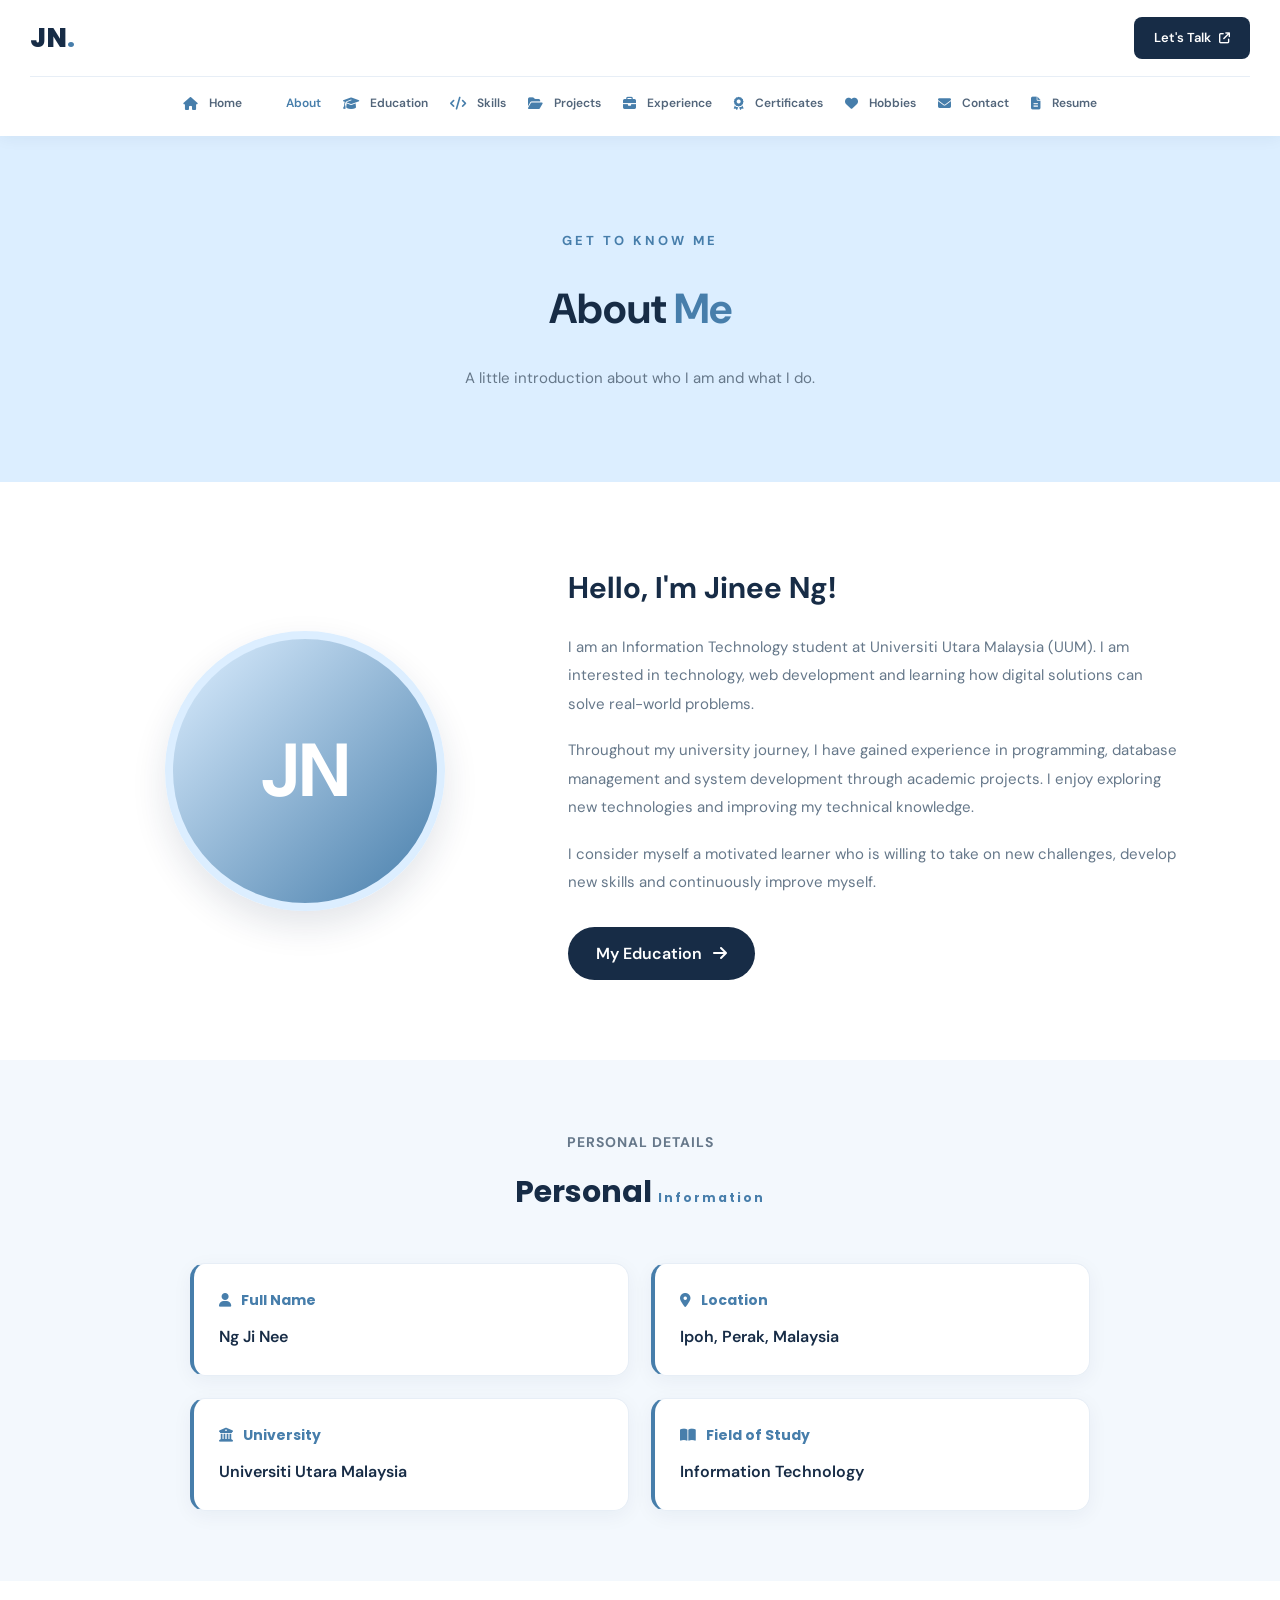
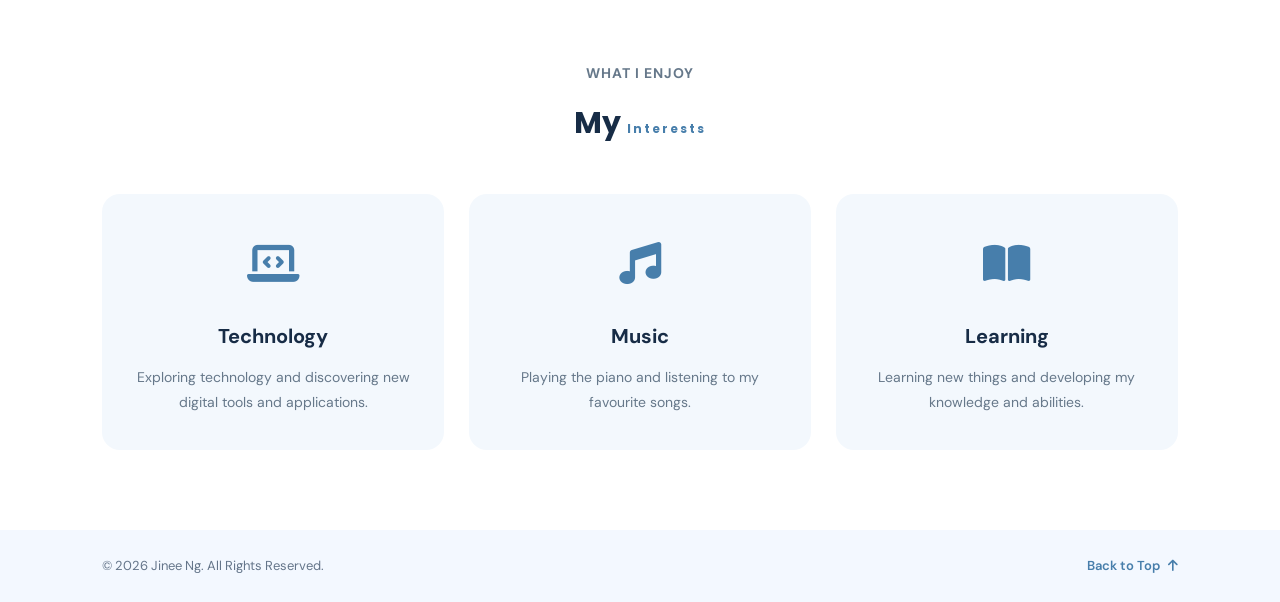
==== about.html @ b4ec3ec7 "Initial resume site" ====
<!DOCTYPE html>
<html lang="en">
<head>
  <meta charset="UTF-8">
  <meta name="viewport" content="width=device-width, initial-scale=1.0">
  <title>About Me | Jinee Ng</title>

  <link rel="icon" type="image/jpeg" href="images/favicon.jpg">
  <link rel="stylesheet" href="https://cdnjs.cloudflare.com/ajax/libs/font-awesome/6.5.2/css/all.min.css">
  <link rel="stylesheet" href="style.css">
</head>

<body>

<header>
  <nav class="navbar">
    <a href="index.html" class="logo">JN<span>.</span></a>

    <ul class="nav-links">
      <li><a href="index.html"><i class="fa-solid fa-house"></i> Home</a></li>
      <li><a href="about.html" class="active"><i class="fa-solid fa-user"></i> About</a></li>
      <li><a href="education.html"><i class="fa-solid fa-graduation-cap"></i> Education</a></li>
      <li><a href="skills.html"><i class="fa-solid fa-code"></i> Skills</a></li>
      <li><a href="projects.html"><i class="fa-solid fa-folder-open"></i> Projects</a></li>
      <li><a href="experience.html"><i class="fa-solid fa-briefcase"></i> Experience</a></li>
      <li><a href="certificates.html"><i class="fa-solid fa-award"></i> Certificates</a></li>
      <li><a href="hobbies.html"><i class="fa-solid fa-heart"></i> Hobbies</a></li>
      <li><a href="contact.html"><i class="fa-solid fa-envelope"></i> Contact</a></li>
      <li><a href="resume.html"><i class="fa-solid fa-file-lines"></i> Resume</a></li>
    </ul>

    <a href="contact.html" class="nav-button">
      Let's Talk <i class="fa-solid fa-arrow-up-right-from-square"></i>
    </a>
  </nav>
</header>

<main>

  <section class="certificate-hero">
    <div class="certificate-hero-content">
      <span class="certificate-label">GET TO KNOW ME</span>

      <h1>About <span>Me</span></h1>

      <p>A little introduction about who I am and what I do.</p>
    </div>
  </section>

  <section class="about-section">

    <div class="about-content">

      <div class="about-image">
        <div class="profile-circle">
          JN
        </div>
      </div>

      <div class="about-text">
        <h2>Hello, I'm Jinee Ng!</h2>

        <p>
          I am an Information Technology student at
          Universiti Utara Malaysia (UUM). I am interested
          in technology, web development and learning
          how digital solutions can solve real-world problems.
        </p>

        <p>
          Throughout my university journey, I have gained
          experience in programming, database management
          and system development through academic projects.
          I enjoy exploring new technologies and improving
          my technical knowledge.
        </p>

        <p>
          I consider myself a motivated learner who is
          willing to take on new challenges, develop new
          skills and continuously improve myself.
        </p>

        <a href="education.html" class="btn-primary">
          My Education <i class="fa-solid fa-arrow-right"></i>
        </a>
      </div>

    </div>
  </section>

  <section class="personal-info">

    <div class="section-heading">
      <p class="section-label">PERSONAL DETAILS</p>
      <h2>Personal <span>Information</span></h2>
    </div>

    <div class="info-grid">

      <div class="info-card">
        <h3><i class="fa-solid fa-user"></i> Full Name</h3>
        <p>Ng Ji Nee</p>
      </div>

      <div class="info-card">
        <h3><i class="fa-solid fa-location-dot"></i> Location</h3>
        <p>Ipoh, Perak, Malaysia</p>
      </div>

      <div class="info-card">
        <h3><i class="fa-solid fa-university"></i> University</h3>
        <p>Universiti Utara Malaysia</p>
      </div>

      <div class="info-card">
        <h3><i class="fa-solid fa-book-open"></i> Field of Study</h3>
        <p>Information Technology</p>
      </div>

    </div>
  </section>

  <section class="interests-section">

    <div class="section-heading">
      <p class="section-label">WHAT I ENJOY</p>
      <h2>My <span>Interests</span></h2>
    </div>

    <div class="interest-grid">

      <div class="interest-card">
        <div class="interest-icon">
          <i class="fa-solid fa-laptop-code"></i>
        </div>
        <h3>Technology</h3>
        <p>
          Exploring technology and discovering new
          digital tools and applications.
        </p>
      </div>

      <div class="interest-card">
        <div class="interest-icon">
          <i class="fa-solid fa-music"></i>
        </div>
        <h3>Music</h3>
        <p>
          Playing the piano and listening to my
          favourite songs.
        </p>
      </div>

      <div class="interest-card">
        <div class="interest-icon">
          <i class="fa-solid fa-book-open"></i>
        </div>
        <h3>Learning</h3>
        <p>
          Learning new things and developing
          my knowledge and abilities.
        </p>
      </div>

    </div>
  </section>

</main>

<footer>
  <p>© 2026 Jinee Ng. All Rights Reserved.</p>
  <a href="index.html">
    Back to Top <i class="fa-solid fa-arrow-up"></i>
  </a>
</footer>

</body>
</html>
---- style.css ----
@import url('https://fonts.googleapis.com/css2?family=DM+Sans:wght@400;500;600;700&family=Poppins:wght@400;500;600;700;800&display=swap');

* {
    margin: 0;
    padding: 0;
    box-sizing: border-box;
    scroll-behavior: smooth;
}

body {
    font-family: 'DM Sans', sans-serif;
    background-color: #FFFFFF;
    color: #172C46;
    line-height: 1.7;
}

a {
    text-decoration: none;
    color: inherit;
}

header {
    width: 100%;
    background-color: #FFFFFF;
    position: sticky;
    top: 0;
    z-index: 100;
    box-shadow: 0 2px 15px rgba(23, 44, 70, 0.06);
}

.navbar {
    max-width: 1400px;
    margin: auto;
    padding: 15px 30px;
    display: flex;
    align-items: center;
    justify-content: space-between;
    flex-wrap: wrap;
    gap: 15px;
}

.logo {
    font-family: 'Poppins', sans-serif;
    font-size: 27px;
    font-weight: 800;
    color: #172C46;
    text-decoration: none;
    order: 1;
}

.logo span {
    color: #477EAB;
}

.nav-button {
    order: 2;
    display: inline-block;
    background-color: #172C46;
    color: #FFFFFF;
    padding: 10px 20px;
    border-radius: 8px;
    font-size: 13px;
    font-weight: 600;
    text-decoration: none;
    white-space: nowrap;
    transition: 0.3s ease;
}

.nav-button:hover {
    background-color: #477EAB;
}

.nav-button i {
    margin-left: 5px;
    font-size: 11px;
}

.nav-links {
    order: 3;
    width: 100%;
    display: flex;
    align-items: center;
    justify-content: center;
    flex-wrap: wrap;
    list-style: none;
    gap: 12px 22px;
    margin: 0;
    padding: 12px 0 5px;
    border-top: 1px solid #E7EEF6;
}

.nav-links a {
    display: inline-flex;
    align-items: center;
    gap: 6px;
    font-size: 12px;
    font-weight: 600;
    color: #52657A;
    white-space: nowrap;
    text-decoration: none;
    transition: 0.3s ease;
}

.nav-links a:hover,
.nav-links a.active {
    color: #477EAB;
}

.nav-links a i {
    font-size: 13px;
    color: #477EAB;
    transition: 0.3s ease;
}

.nav-links a:hover i,
.nav-links a.active i {
    color: #477EAB;
}

/* Hero Section */

.hero {
    min-height: 650px;
    background: linear-gradient(120deg, #F3F8FF, #DCEEFF);
    padding: 90px max(calc((100% - 1100px) / 2), 40px);
    display: flex;
    align-items: center;
    justify-content: space-between;
    gap: 60px;
}

.hero-content {
    max-width: 600px;
}

.intro,
.section-label {
    color: #477EAB;
    font-size: 12px;
    font-weight: 700;
    letter-spacing: 2px;
    margin-bottom: 15px;
}

.hero h1 {
    font-family: 'Poppins', sans-serif;
    font-size: clamp(40px, 5vw, 65px);
    line-height: 1.2;
    font-weight: 800;
}

.hero h1 span,
.section-heading h2 span {
    color: #477EAB;
}

.hero h2 {
    font-size: 22px;
    margin-top: 15px;
    color: #52657A;
    font-weight: 600;
}

.hero-description {
    color: #64758A;
    font-size: 15px;
    margin-top: 20px;
    max-width: 530px;
}

.hero-buttons {
    display: flex;
    gap: 15px;
    margin-top: 30px;
    flex-wrap: wrap;
}

.primary-button,
.secondary-button {
    display: inline-block;
    padding: 13px 23px;
    border-radius: 8px;
    font-size: 14px;
    font-weight: 600;
    transition: 0.3s;
}

.primary-button {
    background-color: #172C46;
    color: #FFFFFF;
}

.primary-button:hover {
    background-color: #477EAB;
    transform: translateY(-3px);
}

.primary-button i,
.secondary-button i {
    margin-left: 6px;
    font-size: 12px;
}

.secondary-button {
    border: 1px solid #477EAB;
    color: #477EAB;
}

.secondary-button:hover {
    background-color: #DCEEFF;
}

.social-links {
    display: flex;
    gap: 25px;
    margin-top: 35px;
    color: #477EAB;
    font-size: 14px;
    font-weight: 600;
}

.social-links a {
    transition: 0.3s;
}

.social-links a:hover {
    color: #172C46;
}

.social-links i {
    margin-right: 5px;
}

.social-links .fa-arrow-up-right-from-square {
    font-size: 10px;
    margin-left: 3px;
}

/* Profile Design */

.hero-image {
    width: 380px;
    min-height: 440px;
    position: relative;
    flex-shrink: 0;
    display: flex;
    align-items: center;
    justify-content: center;
}

.profile-circle {
    position: relative;
    z-index: 1;
    width: 320px;
    height: 380px;
    border-radius: 48% 48% 25% 25%;
    background: linear-gradient(145deg, #A9CBE8, #477EAB);
    display: flex;
    align-items: center;
    justify-content: center;
    box-shadow: 0 20px 45px rgba(71, 126, 171, 0.2);
}

.profile-inner {
    position: absolute;
    top: 50%;
    left: 50%;
    transform: translate(-50%, -50%);
    width: 100%;
    display: flex;
    flex-direction: column;
    align-items: center;
    justify-content: center;
    text-align: center;
    gap: 8px;
}

.profile-circle span {
    color: #FFFFFF;
    font-family: 'Poppins', sans-serif;
    font-size: 85px;
    font-weight: 800;
    line-height: 1.2;
}

.profile-inner p {
    color: #315B82;
    font-size: 14px;
    font-weight: 600;
    margin: 0;
    line-height: 1.5;
}

/* Always Learning Card */

.floating-card {
    position: absolute;
    bottom: 15px;
    left: -65px;
    z-index: 3;
    background-color: #FFFFFF;
    padding: 15px 22px;
    border-radius: 12px;
    box-shadow: 0 10px 30px rgba(23, 44, 70, 0.12);
    font-size: 13px;
    font-weight: 700;
}

.floating-card i {
    color: #477EAB;
    margin-right: 8px;
}

/* UUM Student Card */

.hero-small-card {
    position: absolute;
    top: -15px;
    right: -25px;
    z-index: 3;
    display: flex;
    align-items: center;
    gap: 12px;
    padding: 13px 17px;
    background-color: #FFFFFF;
    border: 1px solid #E7EEF6;
    border-radius: 12px;
    box-shadow: 0 10px 30px rgba(23, 44, 70, 0.1);
}

.hero-small-icon {
    width: 42px;
    height: 42px;
    flex-shrink: 0;
    border-radius: 10px;
    background-color: #DCEEFF;
    display: flex;
    align-items: center;
    justify-content: center;
    color: #477EAB;
    font-size: 18px;
}

.hero-small-card strong,
.hero-small-card span {
    display: block;
    font-family: 'DM Sans', sans-serif;
    font-size: 12px;
    line-height: 1.6;
}

.hero-small-card strong {
    color: #172C46;
    font-weight: 700;
}

.hero-small-card span {
    color: #64758A;
    font-weight: 400;
}

/* Decorative Shapes */

.hero-decoration {
    position: absolute;
    border-radius: 50%;
    z-index: 0;
}

.hero-decoration-one {
    width: 350px;
    height: 350px;
    background-color: rgba(220, 238, 255, 0.8);
    top: 30px;
    left: 10px;
}

.hero-decoration-two {
    width: 95px;
    height: 95px;
    border: 2px solid rgba(71, 126, 171, 0.25);
    top: 5px;
    right: 5px;
}

.hero-dot {
    position: absolute;
    border-radius: 50%;
    background-color: #477EAB;
    z-index: 2;
}

.hero-dot-one {
    width: 13px;
    height: 13px;
    top: 100px;
    left: 20px;
}

.hero-dot-two {
    width: 9px;
    height: 9px;
    bottom: 85px;
    right: 30px;
    background-color: #A9CBE8;
}

/* General Sections */

.section {
    max-width: 1100px;
    margin: auto;
    padding: 90px 30px;
}

.section-heading {
    margin-bottom: 25px;
}

.section-heading h2 {
    font-family: 'Poppins', sans-serif;
    font-size: 34px;
}

.section-description {
    max-width: 750px;
    color: #64758A;
    margin-bottom: 25px;
}

.text-link {
    display: inline-block;
    color: #477EAB;
    font-size: 14px;
    font-weight: 700;
    margin-top: 20px;
}

.text-link:hover {
    color: #172C46;
}

.text-link i {
    margin-left: 5px;
    font-size: 12px;
}

/* Skills Section */

.skills-preview {
    background-color: #F6F9FD;
    max-width: 100%;
    padding-left: max(calc((100% - 1040px) / 2), 30px);
    padding-right: max(calc((100% - 1040px) / 2), 30px);
}

.card-container {
    display: grid;
    grid-template-columns: repeat(auto-fit, minmax(230px, 1fr));
    gap: 25px;
}

.info-card {
    background-color: #FFFFFF;
    border: 1px solid #E7EEF6;
    padding: 30px;
    border-radius: 14px;
    transition: 0.3s;
}

.info-card:hover {
    transform: translateY(-7px);
    box-shadow: 0 12px 30px rgba(23, 44, 70, 0.09);
}

.card-icon {
    font-size: 30px;
    color: #477EAB;
    margin-bottom: 15px;
}

.info-card h3 {
    font-family: 'Poppins', sans-serif;
    font-size: 18px;
    margin-bottom: 10px;
}

.info-card p {
    color: #64758A;
    font-size: 14px;
}

.project-number {
    color: #A9CBE8;
    font-family: 'Poppins', sans-serif;
    font-size: 35px;
    font-weight: 800;
    margin-bottom: 15px;
}

/* Contact Banner */

.contact-banner {
    text-align: center;
    background: linear-gradient(120deg, #172C46, #315B82);
    color: #FFFFFF;
    padding: 75px 25px;
}

.contact-banner .section-label {
    color: #A9CBE8;
}

.contact-banner h2 {
    font-family: 'Poppins', sans-serif;
    font-size: 32px;
    margin-bottom: 15px;
}

.contact-banner p {
    color: #DCEEFF;
    margin-bottom: 25px;
}

.contact-banner .primary-button {
    background-color: #FFFFFF;
    color: #172C46;
}

/* Footer */

footer {
    display: flex;
    justify-content: space-between;
    align-items: center;
    padding: 25px 8%;
    background-color: #F3F8FF;
    color: #64758A;
    font-size: 13px;
}

footer a {
    color: #477EAB;
    font-weight: 600;
}

footer a i {
    margin-left: 5px;
}

/* Tablet */

@media (max-width: 1000px) {
    .navbar {
        padding: 15px 25px;
        flex-wrap: wrap;
    }

    .nav-links {
        gap: 12px 18px;
        order: 3;
        width: 100%;
        justify-content: center;
        flex-wrap: wrap;
    }

    .hero {
        padding: 70px 35px;
    }

    .profile-circle {
        width: 260px;
        height: 320px;
    }

    .hero-image {
        width: 320px;
    }

    .hero-small-card {
        right: -10px;
    }

    .floating-card {
        left: -35px;
    }
}

/* Mobile */

@media (max-width: 700px) {
    .navbar {
        padding: 18px;
        gap: 12px;
    }

    .logo {
        font-size: 25px;
    }

    .nav-links {
        gap: 12px;
        padding-top: 12px;
    }

    .nav-links a {
        font-size: 12px;
    }

    .nav-button {
        display: none;
    }

    .hero {
        flex-direction: column-reverse;
        text-align: center;
        padding: 55px 25px;
        gap: 45px;
    }

    .hero-buttons,
    .social-links {
        justify-content: center;
    }

    .hero-image {
        width: 100%;
        min-height: 340px;
    }

    .profile-circle {
        width: 230px;
        height: 270px;
    }

    .profile-circle span {
        font-size: 65px;
    }

    .profile-inner p {
        font-size: 12px;
    }

    .hero-small-card {
        top: 5px;
        right: 0;
        padding: 10px 12px;
    }

    .floating-card {
        left: 0;
        bottom: 10px;
    }

    .section {
        padding: 65px 25px;
    }

    .section-heading h2 {
        font-size: 28px;
    }

    .contact-banner h2 {
        font-size: 25px;
    }

    footer {
        flex-direction: column;
        gap: 10px;
        text-align: center;
    }
}




/* ABOUT PAGE */

.about-section {
    padding: 80px 8%;
    background-color: #FFFFFF;
}

.section-heading {
    text-align: center;
    margin-bottom: 50px;
}

.section-label {
    color: #477EAB;
    font-size: 38px;
    font-weight: 700;
    letter-spacing: 1px;
    margin-bottom: 12px;
}

.section-heading h1,
.section-heading h2 {
    color: #172C46;
    font-size: 38px;
    font-weight: 700;
    margin-bottom: 15px;
}

.section-heading h1 span,
.section-heading h2 span {
    color: #477EAB;
}

.section-heading p:last-child {
    color: #66788A;
    font-size: 15px;
}

.about-content {
    display: grid;
    grid-template-columns: 1fr 1.5fr;
    align-items: center;
    gap: 60px;
    max-width: 1100px;
    margin: 0 auto;
}

.about-image {
    display: flex;
    justify-content: center;
    align-items: center;
}

.about-image .profile-circle {
    width: 280px;
    height: 280px;
    border-radius: 50%;
    background: linear-gradient(135deg, #DCEEFF, #477EAB);
    display: flex;
    justify-content: center;
    align-items: center;
    color: #FFFFFF;
    font-size: 75px;
    font-weight: 700;
    border: 8px solid #DCEEFF;
    box-shadow: 0 15px 35px rgba(23, 44, 70, 0.12);
}

.about-text h2 {
    color: #172C46;
    font-size: 30px;
    margin-bottom: 20px;
}

.about-text p {
    color: #66788A;
    font-size: 15px;
    line-height: 1.9;
    margin-bottom: 18px;
}

.btn-primary {
    display: inline-block;
    background-color: #172C46;
    color: #FFFFFF;
    padding: 13px 28px;
    border-radius: 30px;
    text-decoration: none;
    font-weight: 600;
    margin-top: 12px;
    transition: 0.3s;
}

.btn-primary:hover {
    background-color: #477EAB;
    transform: translateY(-3px);
}

.btn-primary i {
    margin-left: 7px;
}

/* PERSONAL INFORMATION */

.personal-info {
    padding: 70px 8%;
    background-color: #F3F8FD;
}

.info-grid {
    display: grid;
    grid-template-columns: repeat(2, 1fr);
    gap: 22px;
    max-width: 900px;
    margin: 0 auto;
}

.info-card {
    background-color: #FFFFFF;
    padding: 25px;
    border-radius: 15px;
    border-left: 4px solid #477EAB;
    box-shadow: 0 5px 20px rgba(23, 44, 70, 0.05);
    transition: 0.3s;
}

.info-card:hover {
    transform: translateY(-5px);
    box-shadow: 0 10px 25px rgba(23, 44, 70, 0.1);
}

.info-card h3 {
    color: #477EAB;
    font-size: 14px;
    margin-bottom: 10px;
}

.info-card h3 i {
    margin-right: 7px;
}

.info-card p {
    color: #172C46;
    font-size: 16px;
    font-weight: 600;
}

/* MY INTERESTS */

.interests-section {
    padding: 80px 8%;
    background-color: #FFFFFF;
}

.interest-grid {
    display: grid;
    grid-template-columns: repeat(3, 1fr);
    gap: 25px;
    max-width: 1100px;
    margin: 0 auto;
}

.interest-card {
    background-color: #F3F8FD;
    padding: 35px 25px;
    text-align: center;
    border-radius: 18px;
    transition: 0.3s;
}

.interest-card:hover {
    transform: translateY(-8px);
    box-shadow: 0 12px 30px rgba(23, 44, 70, 0.1);
}

.interest-icon {
    font-size: 42px;
    color: #477EAB;
    margin-bottom: 18px;
}

.interest-card h3 {
    color: #172C46;
    font-size: 20px;
    margin-bottom: 12px;
}

.interest-card p {
    color: #66788A;
    font-size: 14px;
    line-height: 1.8;
}

/* FOOTER */

.footer {
    background-color: #172C46;
    color: #FFFFFF;
    text-align: center;
    padding: 25px;
}

.footer p {
    font-size: 14px;
}

/* RESPONSIVE DESIGN */

@media (max-width: 768px) {

    .about-section,
    .personal-info,
    .interests-section {
        padding: 55px 6%;
    }

    .about-content {
        grid-template-columns: 1fr;
        gap: 35px;
        text-align: center;
    }

    .about-image .profile-circle {
        width: 210px;
        height: 210px;
        font-size: 60px;
    }

    .section-label,
    .section-heading h1,
    .section-heading h2 {
        font-size: 30px;
    }

    .info-grid {
        grid-template-columns: 1fr;
    }

    .interest-grid {
        grid-template-columns: 1fr;
    }
}


/* ==============================
   EDUCATION PAGE
============================== */


.education-section {
    padding: 80px 8%;
    background-color: #FFFFFF;
}

.education-timeline {
    max-width: 900px;
    margin: 0 auto;
    position: relative;
}

.education-timeline::before {
    content: "";
    position: absolute;
    left: 35px;
    top: 30px;
    bottom: 30px;
    width: 3px;
    background-color: #A9CBE8;
}

.education-card {
    display: flex;
    align-items: flex-start;
    gap: 30px;
    position: relative;
    margin-bottom: 35px;
}

.education-icon {
    min-width: 72px;
    height: 72px;
    background-color: #DCEEFF;
    border: 4px solid #FFFFFF;
    border-radius: 50%;
    display: flex;
    justify-content: center;
    align-items: center;
    font-size: 30px;
    color: #477EAB;
    z-index: 1;
    box-shadow: 0 4px 15px rgba(23, 44, 70, 0.1);
}

.education-details {
    background-color: #F3F8FD;
    padding: 30px;
    border-radius: 15px;
    flex: 1;
    box-shadow: 0 5px 20px rgba(23, 44, 70, 0.05);
    transition: 0.3s;
}

.education-details:hover {
    transform: translateY(-5px);
    box-shadow: 0 10px 25px rgba(23, 44, 70, 0.1);
}

.education-year {
    display: inline-block;
    color: #477EAB;
    background-color: #DCEEFF;
    padding: 7px 15px;
    border-radius: 20px;
    font-size: 13px;
    font-weight: 700;
    margin-bottom: 15px;
}

.education-details h2 {
    color: #172C46;
    font-size: 22px;
    margin-bottom: 10px;
}

.education-details h3 {
    color: #477EAB;
    font-size: 16px;
    margin-bottom: 15px;
}

.education-details p {
    color: #66788A;
    font-size: 14px;
    line-height: 1.9;
}

.education-highlights {
    padding: 75px 8%;
    background-color: #F3F8FD;
}

.highlight-grid {
    display: grid;
    grid-template-columns: repeat(3, 1fr);
    gap: 25px;
    max-width: 1100px;
    margin: 0 auto;
}

.highlight-card {
    background-color: #FFFFFF;
    padding: 35px 25px;
    border-radius: 15px;
    text-align: center;
    transition: 0.3s;
}

.highlight-card:hover {
    transform: translateY(-7px);
    box-shadow: 0 10px 25px rgba(23, 44, 70, 0.1);
}

.highlight-icon {
    font-size: 40px;
    color: #477EAB;
    margin-bottom: 18px;
}

.highlight-card h3 {
    color: #172C46;
    font-size: 19px;
    margin-bottom: 12px;
}

.highlight-card p {
    color: #66788A;
    font-size: 14px;
    line-height: 1.8;
}

@media (max-width: 768px) {

    .education-section,
    .education-highlights {
        padding: 55px 6%;
    }

    .education-card {
        gap: 15px;
    }

    .education-icon {
        min-width: 55px;
        height: 55px;
        font-size: 23px;
    }

    .education-timeline::before {
        left: 26px;
    }

    .education-details {
        padding: 22px;
    }

    .education-details h2 {
        font-size: 18px;
    }

    .highlight-grid {
        grid-template-columns: 1fr;
    }
}

/* ==============================
   SKILLS PAGE
============================== */


.skills-section {
    padding: 80px 8%;
    background-color: #FFFFFF;
}

.skills-container {
    display: grid;
    grid-template-columns: repeat(2, 1fr);
    gap: 30px;
    max-width: 1100px;
    margin: 0 auto;
}

.skill-category {
    background-color: #F3F8FD;
    padding: 35px;
    border-radius: 18px;
    box-shadow: 0 5px 20px rgba(23, 44, 70, 0.05);
    transition: 0.3s;
}

.skill-category:hover {
    transform: translateY(-5px);
    box-shadow: 0 10px 25px rgba(23, 44, 70, 0.1);
}

.skill-category-icon {
    font-size: 35px;
    color: #477EAB;
    margin-bottom: 15px;
}

.skill-category h2 {
    color: #172C46;
    font-size: 21px;
    margin-bottom: 28px;
}

.skill-item {
    margin-bottom: 25px;
}

.skill-info {
    display: flex;
    justify-content: space-between;
    align-items: center;
    margin-bottom: 10px;
}

.skill-info span:first-child {
    color: #172C46;
    font-weight: 600;
    font-size: 15px;
}

.skill-info span:last-child {
    color: #477EAB;
    font-size: 13px;
}

.skill-bar {
    width: 100%;
    height: 9px;
    background-color: #DCEEFF;
    border-radius: 20px;
    overflow: hidden;
}

.skill-progress {
    height: 100%;
    background: linear-gradient(90deg, #A9CBE8, #477EAB);
    border-radius: 20px;
}

.soft-skills-section {
    padding: 75px 8%;
    background-color: #F3F8FD;
}

.soft-skills-grid {
    display: grid;
    grid-template-columns: repeat(4, 1fr);
    gap: 20px;
    max-width: 1100px;
    margin: 0 auto;
}

.soft-skill-card {
    background-color: #FFFFFF;
    padding: 30px 20px;
    border-radius: 15px;
    text-align: center;
    transition: 0.3s;
}

.soft-skill-card:hover {
    transform: translateY(-7px);
    box-shadow: 0 10px 25px rgba(23, 44, 70, 0.1);
}

.soft-skill-card > i {
    font-size: 35px;
    color: #477EAB;
}

.soft-skill-card h3 {
    color: #172C46;
    font-size: 17px;
    margin: 15px 0 10px;
}

.soft-skill-card p {
    color: #66788A;
    font-size: 13px;
    line-height: 1.8;
}

@media (max-width: 768px) {

    .skills-section,
    .soft-skills-section {
        padding: 55px 6%;
    }

    .skills-container {
        grid-template-columns: 1fr;
    }

    .soft-skills-grid {
        grid-template-columns: repeat(2, 1fr);
    }
}

@media (max-width: 480px) {

    .soft-skills-grid {
        grid-template-columns: 1fr;
    }
}


/* ==============================
   PROJECTS PAGE
============================== */


.projects-section {
    padding: 80px 8%;
    background-color: #FFFFFF;
}

.project-filter {
    display: flex;
    justify-content: center;
    flex-wrap: wrap;
    gap: 12px;
    margin-bottom: 40px;
}

.filter-btn {
    padding: 11px 23px;
    border: 1px solid #A9CBE8;
    background-color: #FFFFFF;
    color: #172C46;
    border-radius: 25px;
    cursor: pointer;
    font-size: 14px;
    font-weight: 600;
    transition: 0.3s;
}

.filter-btn:hover,
.filter-btn.active {
    background-color: #172C46;
    color: #FFFFFF;
    border-color: #172C46;
}

.project-grid {
    display: grid;
    grid-template-columns: repeat(3, 1fr);
    gap: 25px;
    max-width: 1200px;
    margin: 0 auto;
}

.project-card {
    background-color: #F3F8FD;
    border-radius: 18px;
    overflow: hidden;
    box-shadow: 0 5px 20px rgba(23, 44, 70, 0.06);
    transition: 0.3s;
}

.project-card:hover {
    transform: translateY(-8px);
    box-shadow: 0 12px 30px rgba(23, 44, 70, 0.12);
}

.project-image {
    height: 190px;
    display: flex;
    flex-direction: column;
    justify-content: center;
    align-items: center;
    color: #FFFFFF;
}

.project-image i {
    font-size: 50px;
    margin-bottom: 15px;
}

.project-image p {
    font-size: 15px;
    font-weight: 700;
    letter-spacing: 3px;
}

.project-image-one {
    background: linear-gradient(135deg, #477EAB, #172C46);
}

.project-image-two {
    background: linear-gradient(135deg, #A9CBE8, #477EAB);
}

.project-image-three {
    background: linear-gradient(135deg, #DCEEFF, #709FC6);
}

.project-content {
    padding: 25px;
}

.project-status {
    display: inline-block;
    color: #477EAB;
    background-color: #DCEEFF;
    padding: 6px 12px;
    border-radius: 20px;
    font-size: 11px;
    font-weight: 700;
    margin-bottom: 15px;
}

.project-content h2 {
    color: #172C46;
    font-size: 21px;
    margin-bottom: 12px;
}

.project-content > p {
    color: #66788A;
    font-size: 14px;
    line-height: 1.8;
    margin-bottom: 18px;
}

.project-tags {
    display: flex;
    flex-wrap: wrap;
    gap: 8px;
    margin-bottom: 18px;
}

.project-tags span {
    background-color: #FFFFFF;
    color: #477EAB;
    border: 1px solid #DCEEFF;
    padding: 6px 10px;
    border-radius: 6px;
    font-size: 11px;
    font-weight: 600;
}

.project-content .project-type {
    color: #172C46;
    font-size: 12px;
    font-weight: 700;
    border-top: 1px solid #DCEEFF;
    padding-top: 15px;
    margin-bottom: 0;
}

.project-card.hidden {
    display: none;
}

@media (max-width: 900px) {
    .project-grid {
        grid-template-columns: repeat(2, 1fr);
    }
}

@media (max-width: 600px) {
    .projects-section {
        padding: 55px 6%;
    }

    .project-grid {
        grid-template-columns: 1fr;
    }

    .project-filter {
        gap: 8px;
    }

    .filter-btn {
        padding: 9px 15px;
        font-size: 12px;
    }
}


/* ==============================
   EXPERIENCE PAGE
============================== */



/* Experience Section */

.experience-section {
    padding: 85px 8%;
    background-color: #FFFFFF;
}

.experience-section .section-heading {
    max-width: 950px;
    margin: 0 auto 35px;
    text-align: center;
}

.experience-section .section-heading h2 {
    font-family: 'Poppins', sans-serif;
    color: #172C46;
    font-size: 32px;
    font-weight: 700;
    margin: 12px 0;
}

.experience-section .section-heading h2 span {
    color: #477EAB;
}

.experience-section .section-heading p:last-child {
    color: #66788A;
    font-size: 15px;
    line-height: 1.8;
}

.experience-container {
    max-width: 950px;
    margin: 0 auto;
}

.experience-card {
    display: flex;
    gap: 25px;
    background-color: #F3F8FD;
    padding: 30px;
    border-radius: 18px;
    margin-bottom: 25px;
    border-left: 4px solid #477EAB;
    transition: 0.3s ease;
}

.experience-card:hover {
    transform: translateY(-5px);
    box-shadow: 0 10px 25px rgba(23, 44, 70, 0.1);
}

.experience-icon {
    min-width: 65px;
    height: 65px;
    background-color: #DCEEFF;
    border-radius: 15px;
    display: flex;
    justify-content: center;
    align-items: center;
    font-size: 25px;
    color: #477EAB;
}

.experience-content {
    flex: 1;
}

.experience-label {
    color: #477EAB;
    font-size: 12px;
    font-weight: 700;
    letter-spacing: 3px;
}

.experience-content h2 {
    font-family: 'Poppins', sans-serif;
    color: #172C46;
    font-size: 20px;
    font-weight: 700;
    margin: 12px 0 7px;
}

.experience-content h3 {
    color: #477EAB;
    font-size: 16px;
    font-weight: 600;
    margin-bottom: 8px;
}

.experience-date {
    color: #8293A3;
    font-size: 13px;
    font-weight: 600;
    margin-bottom: 15px;
}

.experience-content ul {
    padding-left: 20px;
}

.experience-content li {
    color: #66788A;
    font-size: 15px;
    line-height: 1.8;
    margin-bottom: 5px;
}

/* Experience Summary */

.experience-summary {
    padding: 75px 8%;
    background-color: #F3F8FD;
}

.experience-summary .section-heading {
    text-align: center;
    margin-bottom: 35px;
}

.experience-summary .section-heading h2 {
    font-family: 'Poppins', sans-serif;
    color: #172C46;
    font-size: 30px;
    font-weight: 700;
    margin: 12px 0;
}

.experience-summary .section-heading h2 span {
    color: #477EAB;
}

.takeaway-grid {
    display: grid;
    grid-template-columns: repeat(3, 1fr);
    gap: 25px;
    max-width: 1100px;
    margin: 0 auto;
}

.takeaway-card {
    background-color: #FFFFFF;
    padding: 30px 25px;
    border-radius: 15px;
    text-align: center;
    transition: 0.3s ease;
}

.takeaway-card:hover {
    transform: translateY(-7px);
    box-shadow: 0 10px 25px rgba(23, 44, 70, 0.1);
}

.takeaway-card > i {
    font-size: 35px;
    color: #477EAB;
    margin-bottom: 10px;
}

.takeaway-card h3 {
    font-family: 'Poppins', sans-serif;
    color: #172C46;
    font-size: 18px;
    font-weight: 600;
    margin: 15px 0 10px;
}

.takeaway-card p {
    color: #66788A;
    font-size: 15px;
    line-height: 1.8;
}

/* Responsive Design */

@media (max-width: 768px) {
    .experience-section,
    .experience-summary {
        padding: 60px 6%;
    }

    .experience-section .section-heading h1 {
        font-size: 32px;
    }

    .experience-card {
        padding: 22px;
        gap: 15px;
    }

    .experience-icon {
        min-width: 50px;
        height: 50px;
        font-size: 20px;
    }

    .takeaway-grid {
        grid-template-columns: 1fr;
    }
}



/* ==============================

/* ==============================
   HOBBIES PAGE
============================== */

.hobbies-section {
    padding: 75px 10%;
    background-color: #F5F9FD;
    min-height: 100vh;
}

.hobbies-intro {
    margin-bottom: 45px;
}

.hobbies-label {
    color: #477EAB;
    font-size: 12px;
    font-weight: bold;
    letter-spacing: 3px;
}

.hobbies-intro h1 {
    color: #172C46;
    font-size: 48px;
    margin: 15px 0;
}

.hobbies-intro h1 span {
    color: #79ADD8;
}

.hobbies-intro p {
    color: #718096;
    font-size: 16px;
}

.hobbies-grid {
    display: grid;
    grid-template-columns: repeat(2, 1fr);
    gap: 35px;
    max-width: 1100px;
    margin: 0 auto;
}

.hobby-card {
    background-color: #FFFFFF;
    border-radius: 18px;
    overflow: hidden;
    box-shadow: 0 5px 20px rgba(23, 44, 70, 0.06);
    transition: transform 0.3s ease, box-shadow 0.3s ease;
}

.hobby-card:hover {
    transform: translateY(-7px);
    box-shadow: 0 12px 30px rgba(23, 44, 70, 0.12);
}

.hobby-image {
    height: 260px;
    position: relative;
    overflow: hidden;
}

.hobby-image img {
    width: 100%;
    height: 100%;
    object-fit: cover;
    display: block;
    transition: transform 0.5s ease;
}

.hobby-card:hover .hobby-image img {
    transform: scale(1.05);
}

.hobby-number {
    position: absolute;
    top: 15px;
    left: 15px;
    background-color: rgba(255, 255, 255, 0.9);
    color: #172C46;
    padding: 8px 13px;
    border-radius: 20px;
    font-size: 12px;
    font-weight: bold;
}

.hobby-content {
    padding: 22px 25px 25px;
}

.hobby-content h2 {
    color: #172C46;
    font-size: 21px;
    margin-bottom: 10px;
}

/* Hobby Icons */
.hobby-content h2 i {
    color: #477EAB;
    font-size: 19px;
    margin-right: 8px;
}

.hobby-content p {
    color: #718096;
    font-size: 14px;
    line-height: 1.8;
}

/* Navigation Icons */
.nav-links a i {
    font-size: 13px;
    margin-right: 5px;
    color: #477EAB;
    transition: 0.3s ease;
}

.nav-links a:hover i,
.nav-links a.active i {
    color: #FFFFFF;
}

@media (max-width: 768px) {

    .hobbies-section {
        padding: 50px 6%;
    }

    .hobbies-intro h1 {
        font-size: 36px;
    }

    .hobbies-grid {
        grid-template-columns: 1fr;
        gap: 25px;
    }

    .hobby-image {
        height: 230px;
    }
}

/* ==============================
   CONTACT PAGE
============================== */

.contact-section {
    padding: 80px 8%;
    background-color: #FFFFFF;
}

.contact-container {
    display: grid;
    grid-template-columns: 0.9fr 1.1fr;
    gap: 45px;
    max-width: 1100px;
    margin: 0 auto;
}

/* CONTACT INFORMATION */

.contact-info {
    background-color: #172C46;
    padding: 40px;
    border-radius: 20px;
    color: #FFFFFF;
}

.contact-info h2 {
    font-family: 'Poppins', sans-serif;
    font-size: 27px;
    font-weight: 600;
    margin-bottom: 18px;
}

.contact-info > p {
    color: #DCEEFF;
    font-size: 14px;
    line-height: 1.9;
    margin-bottom: 35px;
}

.contact-item {
    display: flex;
    align-items: center;
    gap: 18px;
    margin-bottom: 25px;
}

.contact-icon {
    min-width: 48px;
    height: 48px;
    background-color: rgba(220, 238, 255, 0.15);
    border-radius: 12px;
    display: flex;
    justify-content: center;
    align-items: center;
    font-size: 20px;
    color: #DCEEFF;
}

.contact-item h3 {
    font-size: 15px;
    font-weight: 600;
    margin-bottom: 5px;
}

.contact-item p,
.contact-item a {
    color: #DCEEFF;
    font-size: 13px;
    text-decoration: none;
    overflow-wrap: anywhere;
}

.contact-item a:hover {
    text-decoration: underline;
    color: #FFFFFF;
}

/* CONTACT FORM */

.contact-form-container {
    background-color: #F3F8FD;
    padding: 40px;
    border-radius: 20px;
}

.contact-form-container h2 {
    font-family: 'Poppins', sans-serif;
    color: #172C46;
    font-size: 25px;
    font-weight: 600;
    margin-bottom: 25px;
}

.form-group {
    margin-bottom: 20px;
}

.form-group label {
    display: block;
    color: #172C46;
    font-size: 14px;
    font-weight: 600;
    margin-bottom: 9px;
}

.form-group input,
.form-group textarea {
    width: 100%;
    padding: 13px 15px;
    border: 1px solid #DCEEFF;
    border-radius: 9px;
    background-color: #FFFFFF;
    font-family: inherit;
    font-size: 14px;
    outline: none;
    box-sizing: border-box;
    transition: 0.3s;
}

.form-group input:focus,
.form-group textarea:focus {
    border-color: #477EAB;
    box-shadow: 0 0 0 3px rgba(71, 126, 171, 0.1);
}

.form-group textarea {
    resize: vertical;
}

.submit-btn {
    width: 100%;
    padding: 14px;
    background-color: #172C46;
    color: #FFFFFF;
    border: none;
    border-radius: 9px;
    font-size: 15px;
    font-weight: 600;
    cursor: pointer;
    transition: 0.3s;
}

.submit-btn i {
    margin-right: 7px;
}

.submit-btn:hover {
    background-color: #477EAB;
}

#formMessage {
    margin-top: 18px;
    color: #477EAB;
    font-size: 14px;
    font-weight: 600;
    text-align: center;
}

/* RESPONSIVE DESIGN */

@media (max-width: 768px) {

    .contact-section {
        padding: 55px 6%;
    }

    .contact-container {
        grid-template-columns: 1fr;
        gap: 25px;
    }

    .contact-info,
    .contact-form-container {
        padding: 28px;
    }
}


/* ==============================
   CERTIFICATES PAGE
============================== */

.certificate-hero {
    padding: 90px 8%;
    background-color: #DCEEFF;
    text-align: center;
}

.certificate-hero-content {
    max-width: 750px;
    margin: 0 auto;
}

.certificate-label {
    color: #477EAB;
    font-size: 13px;
    font-weight: 700;
    letter-spacing: 3px;
}

.certificate-hero h1 {
    color: #172C46;
    font-size: 42px;
    margin: 20px 0;
}

.certificate-hero h1 span {
    color: #477EAB;
}

.certificate-hero p {
    color: #66788A;
    font-size: 15px;
    line-height: 1.8;
}

/* Certificates Section */

.certificates-section {
    padding: 80px 8%;
    background-color: #FFFFFF;
}

.certificates-container {
    max-width: 1100px;
    margin: 0 auto;
}

/* Section Heading */

.section-heading {
    text-align: center;
    margin-bottom: 45px;
}

.section-heading span {
    color: #477EAB;
    font-size: 12px;
    font-weight: 700;
    letter-spacing: 2px;
}

.section-heading h2 {
    color: #172C46;
    font-size: 30px;
    margin: 12px 0;
}

.section-heading p {
    color: #66788A;
    font-size: 14px;
    line-height: 1.8;
}

/* Certificate Grid */

.certificate-grid {
    display: grid;
    grid-template-columns: repeat(2, 1fr);
    gap: 25px;
}

/* Certificate Card */

.certificate-card {
    display: flex;
    gap: 20px;
    background-color: #F3F8FD;
    padding: 28px;
    border-radius: 16px;
    border: 1px solid #E1ECF5;
    transition: 0.3s ease;
}

.certificate-card:hover {
    transform: translateY(-6px);
    box-shadow: 0 10px 25px rgba(23, 44, 70, 0.1);
}

/* Certificate Icon */

.certificate-icon {
    min-width: 55px;
    height: 55px;
    background-color: #DCEEFF;
    border-radius: 13px;
    display: flex;
    justify-content: center;
    align-items: center;
}

.certificate-icon i {
    font-size: 25px;
    color: #477EAB;
}

/* Certificate Information */

.certificate-info {
    flex: 1;
}

.certificate-type {
    color: #477EAB;
    font-size: 11px;
    font-weight: 700;
    letter-spacing: 2px;
}

.certificate-info h3 {
    color: #172C46;
    font-size: 18px;
    margin: 12px 0;
}

.certificate-description {
    color: #66788A;
    font-size: 13px;
    line-height: 1.8;
    margin-bottom: 15px;
}

.certificate-issuer,
.certificate-date {
    color: #66788A;
    font-size: 13px;
    margin-bottom: 10px;
}

.certificate-issuer i,
.certificate-date i {
    color: #477EAB;
    margin-right: 7px;
}

/* View Certificate Button */

.certificate-button {
    display: inline-block;
    margin-top: 12px;
    padding: 11px 18px;
    background-color: #477EAB;
    color: #FFFFFF;
    text-decoration: none;
    border-radius: 7px;
    font-size: 13px;
    font-weight: 600;
    transition: 0.3s ease;
}

.certificate-button:hover {
    background-color: #172C46;
}

.certificate-button i {
    margin-right: 7px;
}

/* Responsive Design */

@media (max-width: 768px) {

    .certificate-hero {
        padding: 65px 6%;
    }

    .certificate-hero h1 {
        font-size: 30px;
    }

    .certificates-section {
        padding: 55px 6%;
    }

    .certificate-grid {
        grid-template-columns: 1fr;
    }

    .certificate-card {
        padding: 22px;
    }
}

@media (max-width: 480px) {

    .certificate-card {
        flex-direction: column;
    }

    .certificate-hero h1 {
        font-size: 26px;
    }
}

/* ==============================
   RESUME PAGE
============================== */

.resume-hero {
    padding: 85px 8%;
    background-color: #DCEEFF;
    text-align: center;
}

.resume-hero-content {
    max-width: 750px;
    margin: 0 auto;
}

.resume-label {
    color: #477EAB;
    font-size: 12px;
    font-weight: 700;
    letter-spacing: 3px;
}

.resume-hero h1 {
    color: #172C46;
    font-size: 42px;
    margin: 18px 0;
}

.resume-hero h1 span {
    color: #477EAB;
}

.resume-hero p {
    color: #66788A;
    font-size: 15px;
    line-height: 1.8;
    margin-bottom: 28px;
}

/* Resume Buttons */

.resume-buttons {
    display: flex;
    justify-content: center;
    gap: 15px;
    flex-wrap: wrap;
    margin-top: 25px;
}

.resume-button,
.resume-download {
    display: inline-block;
    padding: 13px 22px;
    border-radius: 8px;
    text-decoration: none;
    font-size: 14px;
    font-weight: 600;
    transition: 0.3s ease;
}

.resume-button {
    background-color: #477EAB;
    color: #FFFFFF;
}

.resume-download {
    background-color: #FFFFFF;
    color: #172C46;
    border: 1px solid #477EAB;
}

.resume-button:hover {
    background-color: #172C46;
}

.resume-download:hover {
    background-color: #172C46;
    color: #FFFFFF;
}

.resume-button i,
.resume-download i {
    margin-right: 7px;
}

/* Resume Preview Section */

.resume-preview-section {
    padding: 75px 8%;
    background-color: #FFFFFF;
}

.resume-preview-container {
    max-width: 1000px;
    margin: 0 auto;
}

.resume-preview-heading {
    text-align: center;
    margin-bottom: 35px;
}

.resume-preview-heading span {
    color: #477EAB;
    font-size: 12px;
    font-weight: 700;
    letter-spacing: 2px;
}

.resume-preview-heading h2 {
    color: #172C46;
    font-size: 30px;
    margin: 12px 0;
}

.resume-preview-heading p {
    color: #66788A;
    font-size: 14px;
    line-height: 1.8;
}

/* PDF Display */

.resume-pdf-container {
    width: 100%;
    height: 850px;
    background-color: #F3F8FD;
    border: 1px solid #DCEEFF;
    border-radius: 12px;
    overflow: hidden;
}

.resume-pdf-container iframe {
    width: 100%;
    height: 100%;
    border: none;
}

/* Bottom Download Button */

.resume-bottom-button {
    text-align: center;
    margin-top: 30px;
}

/* Responsive Design */

@media (max-width: 768px) {

    .resume-hero {
        padding: 60px 6%;
    }

    .resume-hero h1 {
        font-size: 32px;
    }

    .resume-preview-section {
        padding: 55px 6%;
    }

    .resume-preview-heading h2 {
        font-size: 25px;
    }

    .resume-pdf-container {
        height: 600px;
    }
}

@media (max-width: 480px) {

    .resume-buttons {
        flex-direction: column;
    }

    .resume-pdf-container {
        height: 500px;
    }
}


/* COMMON PAGE HEADING */

.page-hero {
    padding: 85px 8%;
    background-color: #DCEEFF;
    text-align: center;
}

.page-hero-content {
    max-width: 750px;
    margin: 0 auto;
}

.page-label {
    display: block;
    color: #477EAB;
    font-size: 12px;
    font-weight: 700;
    letter-spacing: 3px;
    margin-bottom: 18px;
}

.page-hero h1 {
    color: #172C46;
    font-family: 'Poppins', sans-serif;
    font-size: 42px;
    font-weight: 700;
    margin: 18px 0;
}

.page-hero h1 span {
    color: #477EAB;
}

.page-hero p {
    color: #66788A;
    font-size: 15px;
    line-height: 1.8;
    max-width: 700px;
    margin: 0 auto;
}

@media (max-width: 768px) {
    .page-hero {
        padding: 60px 6%;
    }

    .page-hero h1 {
        font-size: 32px;
    }

    .page-label {
        font-size: 11px;
    }
}
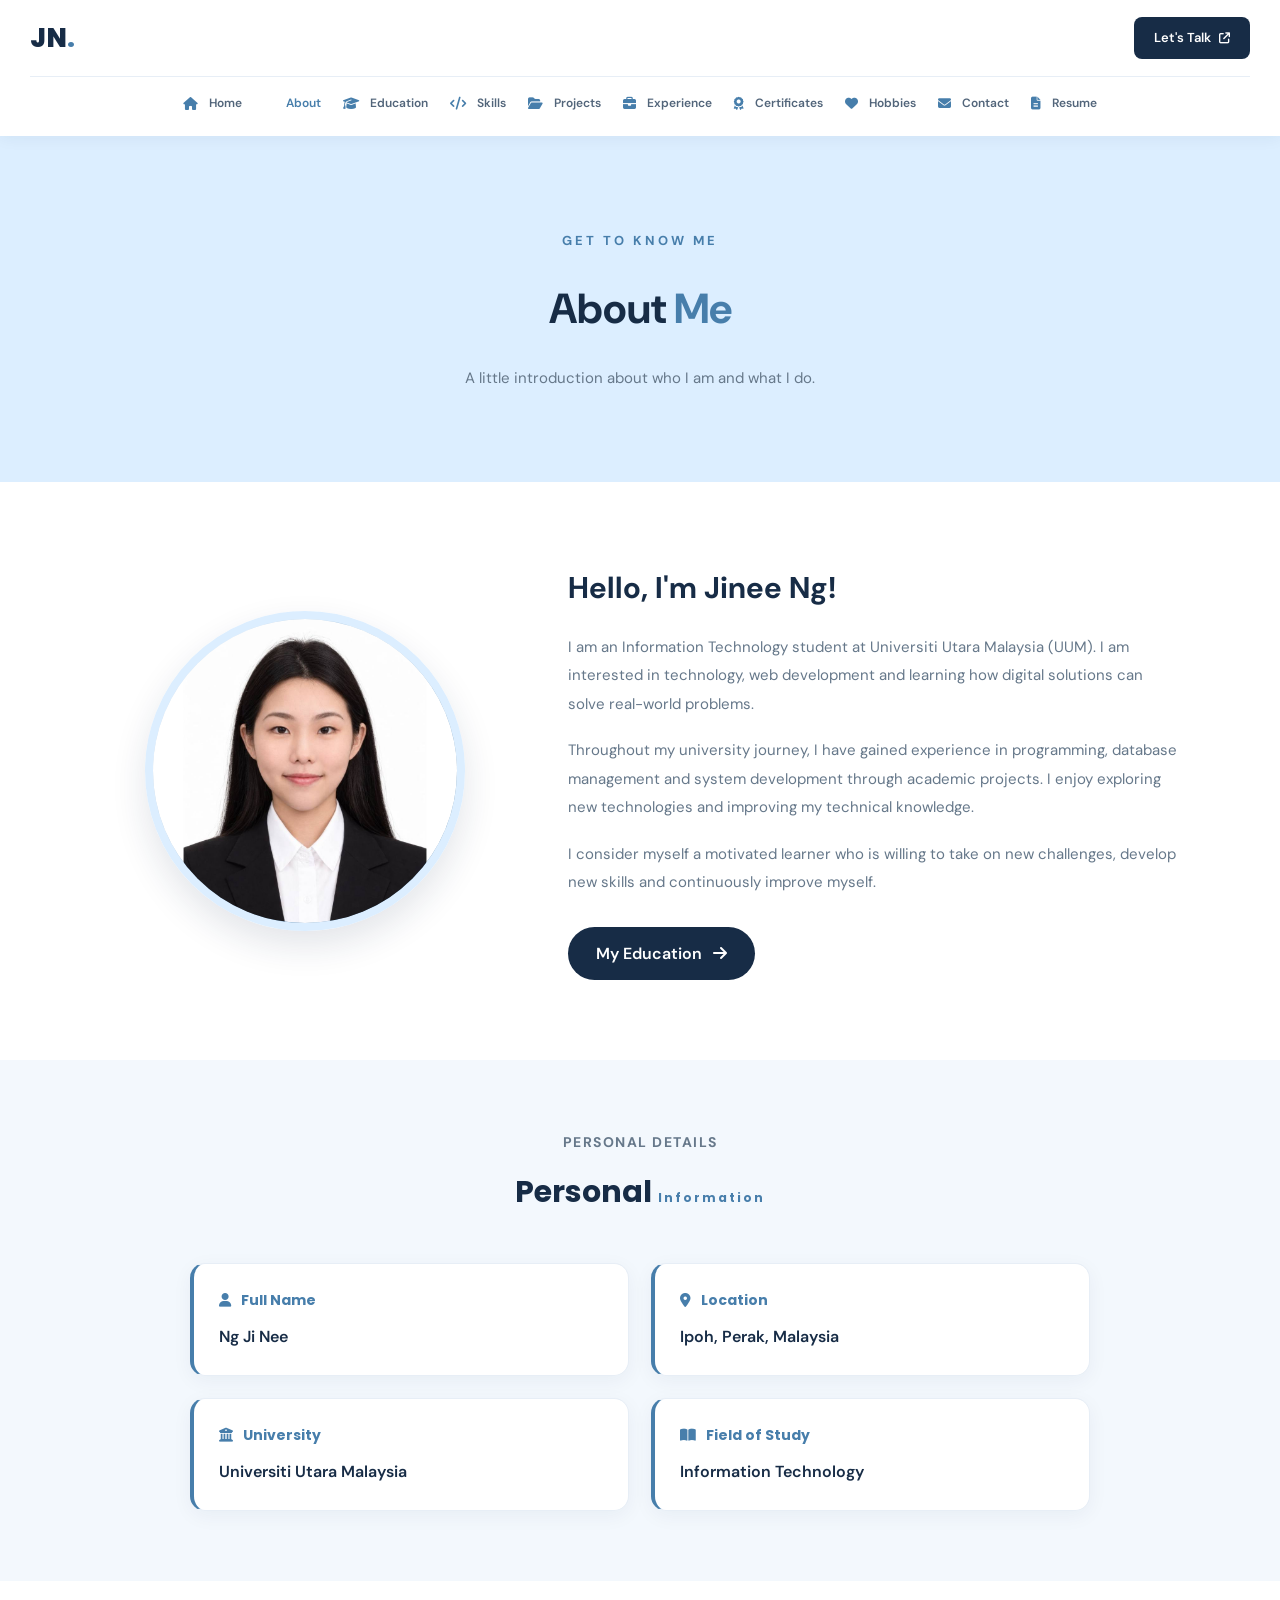
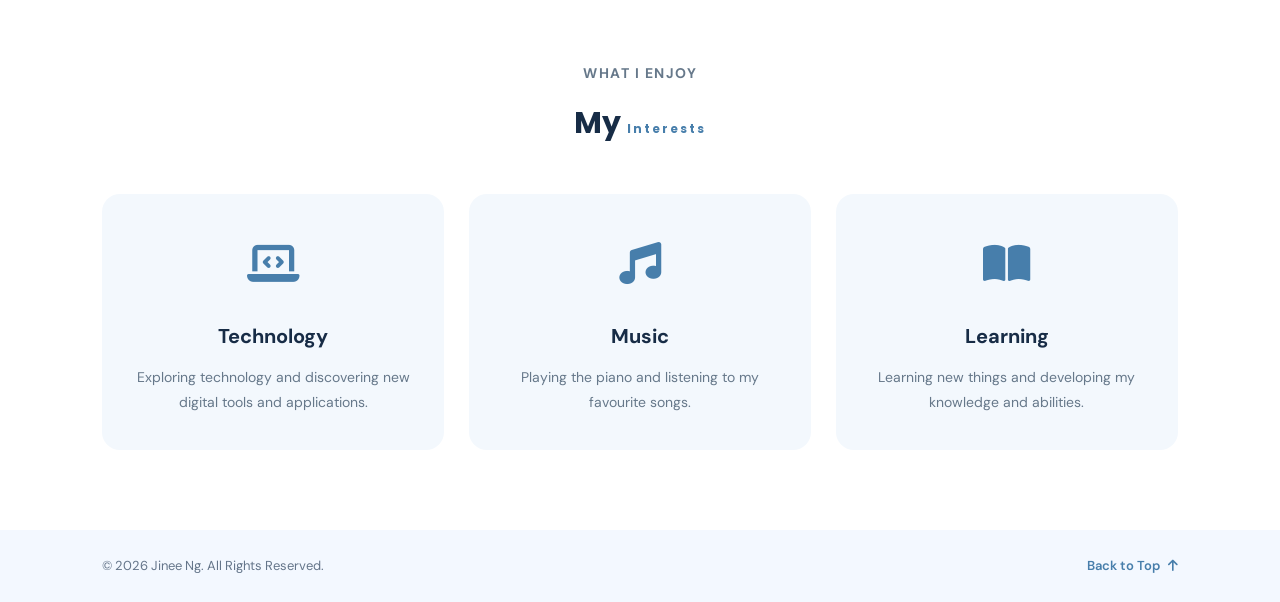
==== commit b38bb95a: "update home page and about" ====
--- a/about.html
+++ b/about.html
@@ -53,8 +53,8 @@
     <div class="about-content">
 
       <div class="about-image">
-        <div class="profile-circle">
-          JN
+        <div class="profile-circle about-profile-circle">
+          <img src="images/profile.jpg" alt="Jinee Ng" class="about-profile-photo">
         </div>
       </div>
 
--- a/style.css
+++ b/style.css
@@ -1,3 +1,4 @@
+
 
 
 @import url('https://fonts.googleapis.com/css2?family=DM+Sans:wght@400;500;600;700&family=Poppins:wght@400;500;600;700;800&display=swap');
@@ -251,38 +252,35 @@
 }
 
 .profile-circle {
+    width: 350px;
+    height: 350px;
+    border-radius: 50%;
+    background-color: rgba(169, 203, 232, 0.25);
     position: relative;
     z-index: 1;
-    width: 320px;
-    height: 380px;
-    border-radius: 48% 48% 25% 25%;
-    background: linear-gradient(145deg, #A9CBE8, #477EAB);
     display: flex;
     align-items: center;
     justify-content: center;
-    box-shadow: 0 20px 45px rgba(71, 126, 171, 0.2);
 }
 
 .profile-inner {
-    position: absolute;
-    top: 50%;
-    left: 50%;
-    transform: translate(-50%, -50%);
     width: 100%;
     display: flex;
     flex-direction: column;
     align-items: center;
     justify-content: center;
     text-align: center;
-    gap: 8px;
-}
-
-.profile-circle span {
-    color: #FFFFFF;
-    font-family: 'Poppins', sans-serif;
-    font-size: 85px;
-    font-weight: 800;
-    line-height: 1.2;
+    gap: 12px;
+}
+
+.profile-photo {
+    width: 280px;
+    height: 280px;
+    object-fit: cover;
+    object-position: center;
+    border-radius: 50%;
+    border: 6px solid #FFFFFF;
+    box-shadow: 0 8px 25px rgba(23, 44, 70, 0.15);
 }
 
 .profile-inner p {
@@ -571,8 +569,13 @@
     }
 
     .profile-circle {
-        width: 260px;
-        height: 320px;
+        width: 300px;
+        height: 300px;
+    }
+
+    .profile-photo {
+        width: 240px;
+        height: 240px;
     }
 
     .hero-image {
@@ -631,12 +634,13 @@
     }
 
     .profile-circle {
-        width: 230px;
+        width: 270px;
         height: 270px;
     }
 
-    .profile-circle span {
-        font-size: 65px;
+    .profile-photo {
+        width: 210px;
+        height: 210px;
     }
 
     .profile-inner p {
@@ -674,6 +678,7 @@
 }
 
 
+/* ABOUT PAGE */
 
 
 /* ABOUT PAGE */
@@ -690,9 +695,9 @@
 
 .section-label {
     color: #477EAB;
-    font-size: 38px;
+    font-size: 13px;
     font-weight: 700;
-    letter-spacing: 1px;
+    letter-spacing: 1.5px;
     margin-bottom: 12px;
 }
 
@@ -730,18 +735,24 @@
 }
 
 .about-image .profile-circle {
-    width: 280px;
-    height: 280px;
+    width: 320px;
+    height: 320px;
     border-radius: 50%;
     background: linear-gradient(135deg, #DCEEFF, #477EAB);
+    border: 8px solid #DCEEFF;
+    box-shadow: 0 15px 35px rgba(23, 44, 70, 0.12);
+    overflow: hidden;
     display: flex;
     justify-content: center;
     align-items: center;
-    color: #FFFFFF;
-    font-size: 75px;
-    font-weight: 700;
-    border: 8px solid #DCEEFF;
-    box-shadow: 0 15px 35px rgba(23, 44, 70, 0.12);
+}
+
+.about-profile-photo {
+    width: 100%;
+    height: 100%;
+    object-fit: cover;
+    object-position: center;
+    display: block;
 }
 
 .about-text h2 {
@@ -899,12 +910,10 @@
     }
 
     .about-image .profile-circle {
-        width: 210px;
-        height: 210px;
-        font-size: 60px;
-    }
-
-    .section-label,
+        width: 240px;
+        height: 240px;
+    }
+
     .section-heading h1,
     .section-heading h2 {
         font-size: 30px;
@@ -919,11 +928,9 @@
     }
 }
 
-
 /* ==============================
    EDUCATION PAGE
 ============================== */
-
 
 .education-section {
     padding: 80px 8%;
@@ -939,7 +946,7 @@
 .education-timeline::before {
     content: "";
     position: absolute;
-    left: 35px;
+    left: 48px;
     top: 30px;
     bottom: 30px;
     width: 3px;
@@ -955,18 +962,25 @@
 }
 
 .education-icon {
-    min-width: 72px;
-    height: 72px;
-    background-color: #DCEEFF;
+    min-width: 100px;
+    width: 100px;
+    height: 100px;
+    background-color: #FFFFFF;
     border: 4px solid #FFFFFF;
-    border-radius: 50%;
+    border-radius: 15px;
     display: flex;
     justify-content: center;
     align-items: center;
-    font-size: 30px;
-    color: #477EAB;
     z-index: 1;
     box-shadow: 0 4px 15px rgba(23, 44, 70, 0.1);
+    overflow: hidden;
+    padding: 10px;
+}
+
+.education-icon img {
+    width: 100%;
+    height: 100%;
+    object-fit: contain;
 }
 
 .education-details {
@@ -1068,13 +1082,14 @@
     }
 
     .education-icon {
-        min-width: 55px;
-        height: 55px;
-        font-size: 23px;
+        min-width: 65px;
+        width: 65px;
+        height: 65px;
+        padding: 6px;
     }
 
     .education-timeline::before {
-        left: 26px;
+        left: 31px;
     }
 
     .education-details {
@@ -1090,150 +1105,6 @@
     }
 }
 
-/* ==============================
-   SKILLS PAGE
-============================== */
-
-
-.skills-section {
-    padding: 80px 8%;
-    background-color: #FFFFFF;
-}
-
-.skills-container {
-    display: grid;
-    grid-template-columns: repeat(2, 1fr);
-    gap: 30px;
-    max-width: 1100px;
-    margin: 0 auto;
-}
-
-.skill-category {
-    background-color: #F3F8FD;
-    padding: 35px;
-    border-radius: 18px;
-    box-shadow: 0 5px 20px rgba(23, 44, 70, 0.05);
-    transition: 0.3s;
-}
-
-.skill-category:hover {
-    transform: translateY(-5px);
-    box-shadow: 0 10px 25px rgba(23, 44, 70, 0.1);
-}
-
-.skill-category-icon {
-    font-size: 35px;
-    color: #477EAB;
-    margin-bottom: 15px;
-}
-
-.skill-category h2 {
-    color: #172C46;
-    font-size: 21px;
-    margin-bottom: 28px;
-}
-
-.skill-item {
-    margin-bottom: 25px;
-}
-
-.skill-info {
-    display: flex;
-    justify-content: space-between;
-    align-items: center;
-    margin-bottom: 10px;
-}
-
-.skill-info span:first-child {
-    color: #172C46;
-    font-weight: 600;
-    font-size: 15px;
-}
-
-.skill-info span:last-child {
-    color: #477EAB;
-    font-size: 13px;
-}
-
-.skill-bar {
-    width: 100%;
-    height: 9px;
-    background-color: #DCEEFF;
-    border-radius: 20px;
-    overflow: hidden;
-}
-
-.skill-progress {
-    height: 100%;
-    background: linear-gradient(90deg, #A9CBE8, #477EAB);
-    border-radius: 20px;
-}
-
-.soft-skills-section {
-    padding: 75px 8%;
-    background-color: #F3F8FD;
-}
-
-.soft-skills-grid {
-    display: grid;
-    grid-template-columns: repeat(4, 1fr);
-    gap: 20px;
-    max-width: 1100px;
-    margin: 0 auto;
-}
-
-.soft-skill-card {
-    background-color: #FFFFFF;
-    padding: 30px 20px;
-    border-radius: 15px;
-    text-align: center;
-    transition: 0.3s;
-}
-
-.soft-skill-card:hover {
-    transform: translateY(-7px);
-    box-shadow: 0 10px 25px rgba(23, 44, 70, 0.1);
-}
-
-.soft-skill-card > i {
-    font-size: 35px;
-    color: #477EAB;
-}
-
-.soft-skill-card h3 {
-    color: #172C46;
-    font-size: 17px;
-    margin: 15px 0 10px;
-}
-
-.soft-skill-card p {
-    color: #66788A;
-    font-size: 13px;
-    line-height: 1.8;
-}
-
-@media (max-width: 768px) {
-
-    .skills-section,
-    .soft-skills-section {
-        padding: 55px 6%;
-    }
-
-    .skills-container {
-        grid-template-columns: 1fr;
-    }
-
-    .soft-skills-grid {
-        grid-template-columns: repeat(2, 1fr);
-    }
-}
-
-@media (max-width: 480px) {
-
-    .soft-skills-grid {
-        grid-template-columns: 1fr;
-    }
-}
 
 
 /* ==============================
@@ -1619,7 +1490,6 @@
 
 
 
-/* ==============================
 
 /* ==============================
    HOBBIES PAGE
@@ -2398,3 +2268,168 @@
 }
 
 
+/* ==============================
+   SKILLS PAGE
+============================== */
+
+.skills-section {
+    padding: 80px 8%;
+    background-color: #FFFFFF;
+}
+
+.skills-container {
+    display: grid;
+    grid-template-columns: repeat(3, 1fr);
+    gap: 25px;
+    max-width: 1100px;
+    margin: 0 auto;
+}
+
+.skill-category {
+    background-color: #F3F8FD;
+    padding: 30px;
+    border-radius: 18px;
+    box-shadow: 0 5px 20px rgba(23, 44, 70, 0.05);
+    transition: 0.3s;
+}
+
+.skill-category:hover {
+    transform: translateY(-5px);
+    box-shadow: 0 10px 25px rgba(23, 44, 70, 0.1);
+}
+
+.skill-category-icon {
+    font-size: 35px;
+    color: #477EAB;
+    margin-bottom: 15px;
+}
+
+.skill-category h2 {
+    color: #172C46;
+    font-size: 19px;
+    margin-bottom: 28px;
+    min-height: 48px;
+    display: flex;
+    align-items: center;
+}
+
+.skill-item {
+    margin-bottom: 25px;
+}
+
+.skill-item:last-child {
+    margin-bottom: 0;
+}
+
+.skill-info {
+    display: flex;
+    justify-content: space-between;
+    align-items: center;
+    margin-bottom: 10px;
+}
+
+.skill-info span:first-child {
+    color: #172C46;
+    font-weight: 600;
+    font-size: 14px;
+}
+
+.skill-info span:last-child {
+    color: #477EAB;
+    font-size: 13px;
+}
+
+.skill-bar {
+    width: 100%;
+    height: 9px;
+    background-color: #DCEEFF;
+    border-radius: 20px;
+    overflow: hidden;
+}
+
+.skill-progress {
+    height: 100%;
+    background: linear-gradient(90deg, #A9CBE8, #477EAB);
+    border-radius: 20px;
+}
+
+.soft-skills-section {
+    padding: 75px 8%;
+    background-color: #F3F8FD;
+}
+
+.soft-skills-grid {
+    display: grid;
+    grid-template-columns: repeat(4, 1fr);
+    gap: 20px;
+    max-width: 1100px;
+    margin: 0 auto;
+}
+
+.soft-skill-card {
+    background-color: #FFFFFF;
+    padding: 30px 20px;
+    border-radius: 15px;
+    text-align: center;
+    transition: 0.3s;
+}
+
+.soft-skill-card:hover {
+    transform: translateY(-7px);
+    box-shadow: 0 10px 25px rgba(23, 44, 70, 0.1);
+}
+
+.soft-skill-card > i {
+    font-size: 35px;
+    color: #477EAB;
+}
+
+.soft-skill-card h3 {
+    color: #172C46;
+    font-size: 17px;
+    margin: 15px 0 10px;
+}
+
+.soft-skill-card p {
+    color: #66788A;
+    font-size: 13px;
+    line-height: 1.8;
+}
+
+/* Tablet */
+
+@media (max-width: 900px) {
+
+    .skills-container {
+        grid-template-columns: repeat(2, 1fr);
+    }
+
+    .soft-skills-grid {
+        grid-template-columns: repeat(2, 1fr);
+    }
+}
+
+/* Mobile */
+
+@media (max-width: 600px) {
+
+    .skills-section,
+    .soft-skills-section {
+        padding: 55px 6%;
+    }
+
+    .skills-container {
+        grid-template-columns: 1fr;
+    }
+
+    .soft-skills-grid {
+        grid-template-columns: 1fr;
+    }
+
+    .skill-category {
+        padding: 25px;
+    }
+}
+
+
+
